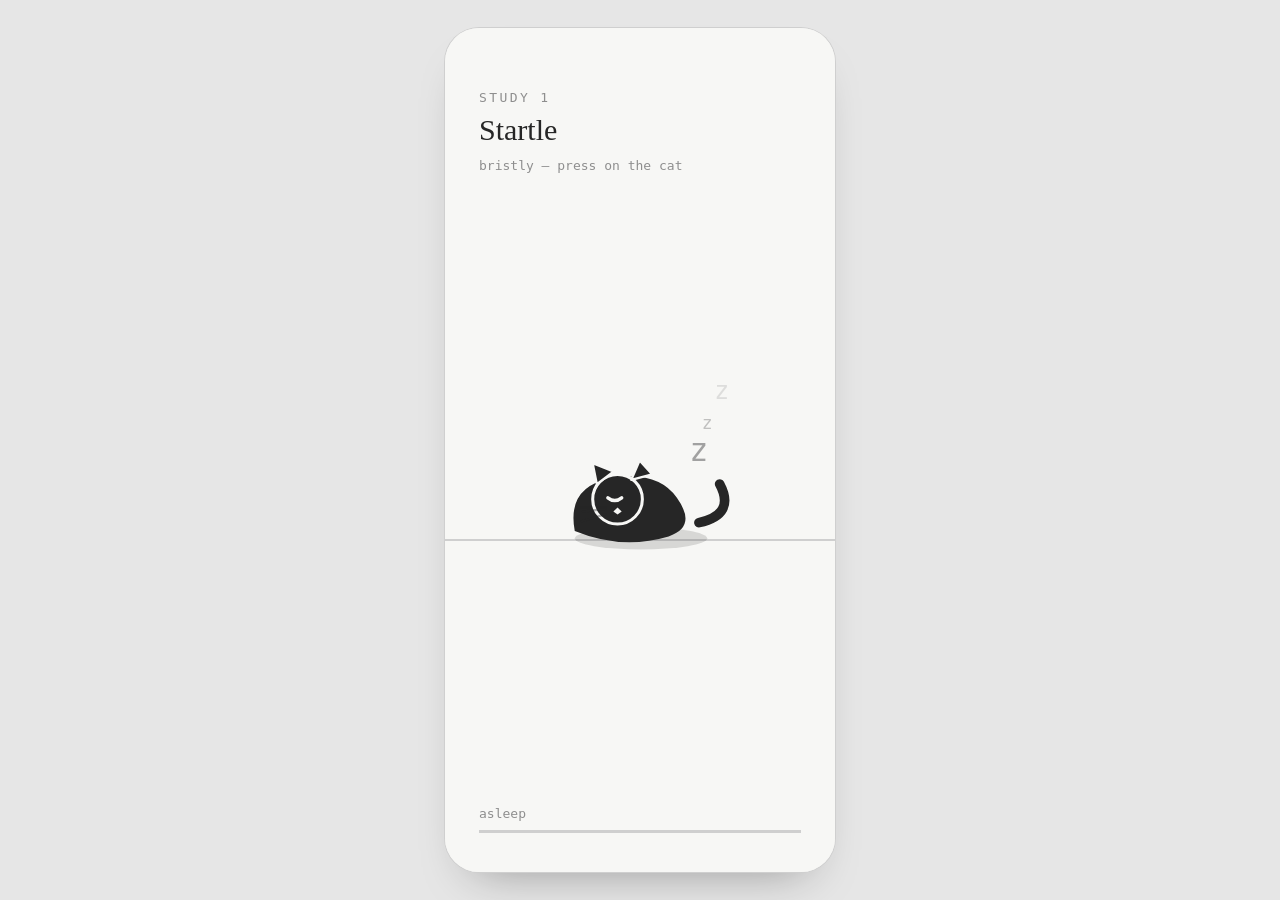
==== studies/01-startle/index.html @ 88842198 "Rebuild the final prototype as one continuous scene The old version moved through four sliding scree" ====
<!doctype html>
<html lang="en">
<head>
<meta charset="utf-8">
<meta name="viewport" content="width=device-width, initial-scale=1, viewport-fit=cover">
<title>Startle</title>
<style>
  :root{ --bg:#e6e6e6; --paper:#f7f7f5; --ink:#262626; --mid:#8e8e8e; --faint:#cfcfcf; }
  *{box-sizing:border-box} html,body{height:100%;margin:0}
  body{background:var(--bg);display:flex;align-items:center;justify-content:center;
       font:12px/1.5 ui-monospace,Menlo,Consolas,monospace;color:var(--ink);overflow:hidden}
  .phone{height:min(844px,calc(100% - 20px));aspect-ratio:390/844;max-width:100%;
         background:var(--paper);border-radius:34px;overflow:hidden;
         box-shadow:0 0 0 1px var(--faint),0 24px 50px -28px rgba(0,0,0,.4)}
  svg{display:block;width:100%;height:100%;touch-action:none;user-select:none;-webkit-user-select:none}
  @media(max-width:430px){ .phone{height:100%;border-radius:0;box-shadow:none} }
</style>
</head>
<body>
<div class="phone">
<svg id="stage" viewBox="0 0 390 844" aria-label="Touch the cat and its fur bristles">
  <rect width="390" height="844" fill="var(--paper)"/>
  <text x="34" y="74" font-size="13" letter-spacing="2.4" fill="var(--mid)">STUDY 1</text>
  <text x="34" y="112" font-size="30" font-family="Georgia,serif" fill="var(--ink)">Startle</text>
  <text x="34" y="142" font-size="13" fill="var(--mid)">bristly — press on the cat</text>

  <!-- ground -->
  <line x1="0" y1="512" x2="390" y2="512" stroke="var(--faint)" stroke-width="2"/>
  <g id="cat" transform="translate(196 480) scale(1.38) translate(-196 -480)"></g>
  <g id="zzz" fill="var(--mid)" font-size="16" transform="translate(196 480) scale(1.38) translate(-196 -480)"></g>

  <!-- state readout, no score, no target -->
  <text x="34" y="790" id="state" font-size="13" fill="var(--mid)">asleep</text>
  <rect x="34" y="802" width="322" height="3" fill="var(--faint)"/>
  <rect x="34" y="802" width="0" height="3" id="meter" fill="var(--ink)"/>
</svg>
</div>
<script>
(() => {
const svg = document.getElementById('stage');
const $ = id => document.getElementById(id);
const clamp=(v,a,b)=>Math.max(a,Math.min(b,v));
const pt = e => { const p=svg.createSVGPoint(); p.x=e.clientX; p.y=e.clientY; return p.matrixTransform(svg.getScreenCTM().inverse()); };

const CX=196, CY=480;              // where the cat lies
const S={ t:0, puff:0, touching:false, flick:0 };

// spikes of fur standing up around the body outline
function bristle(x,y,k){
  if(k<=0.02) return '';
  let s='';
  for(let i=0;i<34;i++){
    const a = Math.PI*(1.16 + i/33*0.92);          // along the top half of the body
    const rx=54, ry=30;
    const px = x + Math.cos(a)*rx, py = y - 6 + Math.sin(a)*ry;
    const jitter = Math.sin(i*2.7 + S.t*18)*2.2*k;
    const len = (7 + Math.sin(i*1.9)*4.5) * k + jitter;
    const ex = px + Math.cos(a)*len, ey = py - 6 + Math.sin(a)*len;
    s += `<line x1="${px.toFixed(1)}" y1="${py.toFixed(1)}" x2="${ex.toFixed(1)}" y2="${ey.toFixed(1)}" stroke="var(--ink)" stroke-width="2.4" stroke-linecap="round"/>`;
  }
  return s;
}

function draw(){
  const k=S.puff;
  const breathe = Math.sin(S.t*(k>.4?3.4:1.1)) * (k>.4?1.4:2.8);
  const lift = -k*10;                              // body rises when startled
  const x=CX, y=CY+lift+breathe;
  const ears = k*3;                                // ears flatten back
  const tail = Math.sin(S.t*(6+k*9))*(6+k*22);

  const eye = k<.25
    ? `<path d="M${x-24} ${y-10} q5 4 10 0" fill="none" stroke="var(--paper)" stroke-width="2.5" stroke-linecap="round"/>`
    : `<circle cx="${x-19}" cy="${y-11}" r="${(2.2+k*2.4).toFixed(1)}" fill="var(--paper)"/>`;

  $('cat').innerHTML = `
  <ellipse cx="${x}" cy="${CY+22}" rx="${(48+k*8).toFixed(0)}" ry="8" fill="#000" opacity=".13"/>
  ${bristle(x,y,k)}
  <path d="M${x+42} ${y+8} q${(26+tail*.4).toFixed(1)} ${(-6-k*16).toFixed(1)} ${(14+tail*.5).toFixed(1)} ${(-28-k*10).toFixed(1)}"
        fill="none" stroke="var(--ink)" stroke-width="${(7+k*3).toFixed(1)}" stroke-linecap="round"/>
  <path d="M${x-48} ${y+14} q-6 -32 26 -38 q34 -6 48 14 q15 21 -6 28 q-34 10 -68 -4 Z" fill="var(--ink)"/>
  <circle cx="${x-17}" cy="${y-9}" r="18" fill="var(--ink)" stroke="var(--paper)" stroke-width="2.2"/>
  <path d="M${x-32} ${y-20} l${(-3+ears).toFixed(1)} ${(-15+ears*2.1).toFixed(1)} l15 6 Z" fill="var(--ink)" stroke="var(--paper)" stroke-width="1.6" stroke-linejoin="round"/>
  <path d="M${x-7} ${y-23} l${(6-ears).toFixed(1)} ${(-14+ears*2.1).toFixed(1)} l9 10 Z" fill="var(--ink)" stroke="var(--paper)" stroke-width="1.6" stroke-linejoin="round"/>
  ${eye}
  <path d="M${x-17} ${y-3} l-3 3 l3 2 l3 -2 Z" fill="var(--paper)"/>
  <g stroke="var(--ink)" stroke-width="1.6" stroke-linecap="round" opacity="${(0.35+k*0.65).toFixed(2)}">
    <path d="M${x-26} ${y-2} l${(-16-k*8).toFixed(1)} ${(2-k*7).toFixed(1)}"/>
    <path d="M${x-26} ${y+2} l${(-17-k*8).toFixed(1)} ${(5+k*4).toFixed(1)}"/>
  </g>`;

  // sleep marks only while settled
  if(k<.12){
    let z='';
    for(let i=0;i<3;i++){ const p=((S.t*.35+i*.33)%1);
      z+=`<text x="${(x+34+p*26).toFixed(0)}" y="${(y-34-p*66).toFixed(0)}" font-size="${13+i*5}" opacity="${((1-p)*.85*(1-k/.12)).toFixed(2)}">z</text>`; }
    $('zzz').innerHTML=z;
  } else $('zzz').innerHTML='';

  $('meter').setAttribute('width', (322*k).toFixed(1));
  $('state').textContent = k>.75 ? 'bristling' : k>.3 ? 'waking' : k>.08 ? 'settling' : 'asleep';
}

// --- input: press on the cat ---
const onCat = p => Math.hypot(p.x-CX,(p.y-CY)*1.4) < 104;
svg.addEventListener('pointerdown', e=>{ const p=pt(e); if(onCat(p)){ S.touching=true; svg.setPointerCapture(e.pointerId); } });
svg.addEventListener('pointermove', e=>{ if(S.touching){ const p=pt(e); if(!onCat(p)) S.touching=false; } });
addEventListener('pointerup', ()=>S.touching=false);
addEventListener('pointercancel', ()=>S.touching=false);

let last=performance.now();
function frame(now){
  const dt=Math.min(.05,(now-last)/1000); last=now; S.t+=dt;
  // startles fast, settles slowly — it always goes back to sleep
  S.puff = S.touching ? clamp(S.puff+dt*4.2,0,1) : clamp(S.puff-dt*0.85,0,1);
  draw(); requestAnimationFrame(frame);
}
requestAnimationFrame(frame);
window.CAT=()=>S;
})();
</script>
</body>
</html>
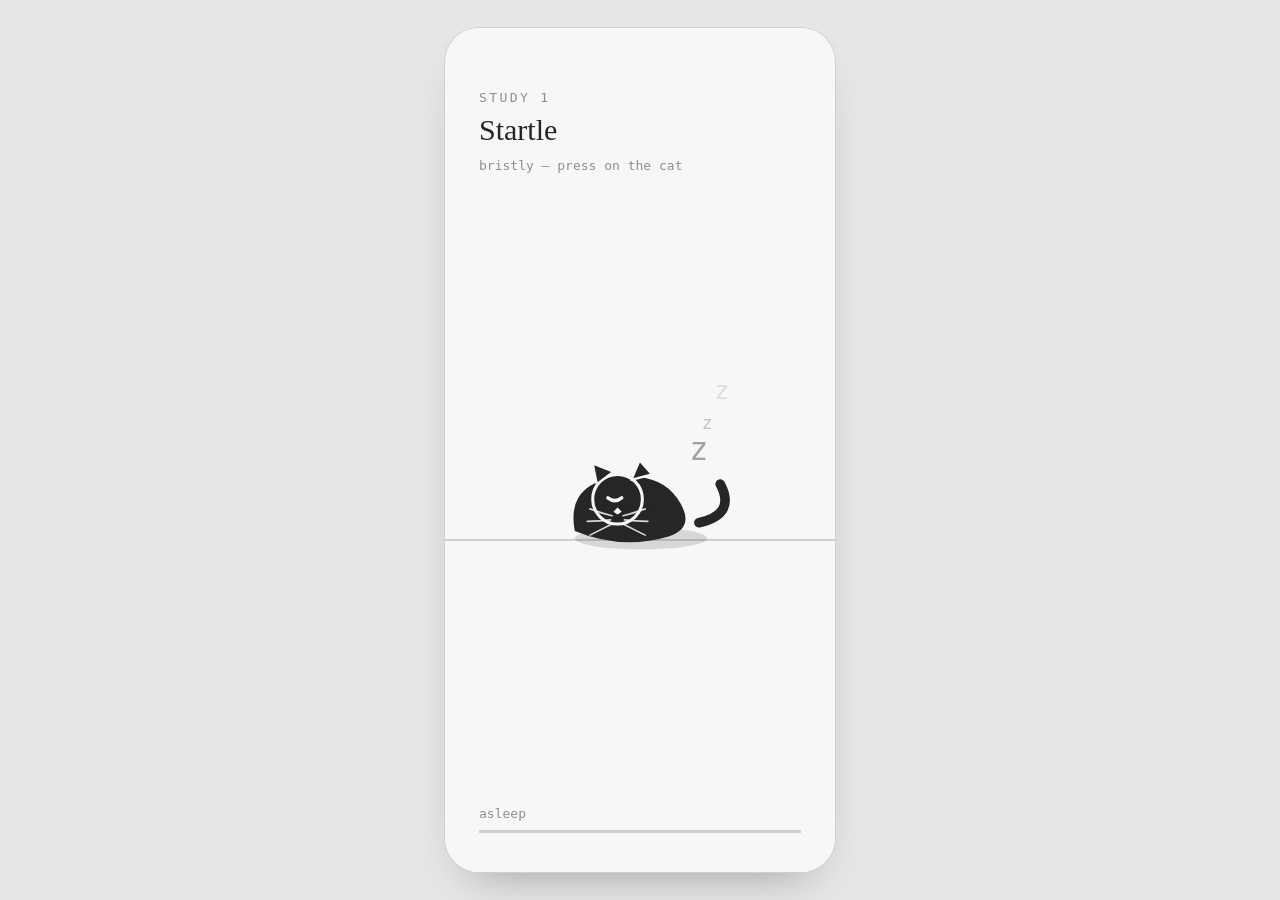
==== commit b6bc4264: "Give all three studies the same whiskers Startle had a single pair on one cheek and Anywhere had non" ====
--- a/studies/01-startle/index.html
+++ b/studies/01-startle/index.html
@@ -61,6 +61,13 @@
   return s;
 }
 
+function whisk(hx,hy){
+  const f = d => `<path d="M${hx+d*4} ${hy+6} q${d*8} -2 ${d*16} -5"/>
+                  <path d="M${hx+d*5} ${hy+9} q${d*8} 1 ${d*17} 1"/>
+                  <path d="M${hx+d*4} ${hy+12} q${d*8} 4 ${d*16} 8"/>`;
+  return `<g fill="none" stroke="var(--paper)" stroke-width="1.2" stroke-linecap="round" opacity=".85">${f(-1)}${f(1)}</g>`;
+}
+
 function draw(){
   const k=S.puff;
   const breathe = Math.sin(S.t*(k>.4?3.4:1.1)) * (k>.4?1.4:2.8);
@@ -84,10 +91,7 @@
   <path d="M${x-7} ${y-23} l${(6-ears).toFixed(1)} ${(-14+ears*2.1).toFixed(1)} l9 10 Z" fill="var(--ink)" stroke="var(--paper)" stroke-width="1.6" stroke-linejoin="round"/>
   ${eye}
   <path d="M${x-17} ${y-3} l-3 3 l3 2 l3 -2 Z" fill="var(--paper)"/>
-  <g stroke="var(--ink)" stroke-width="1.6" stroke-linecap="round" opacity="${(0.35+k*0.65).toFixed(2)}">
-    <path d="M${x-26} ${y-2} l${(-16-k*8).toFixed(1)} ${(2-k*7).toFixed(1)}"/>
-    <path d="M${x-26} ${y+2} l${(-17-k*8).toFixed(1)} ${(5+k*4).toFixed(1)}"/>
-  </g>`;
+  ${whisk(x-17, y-3)}`;
 
   // sleep marks only while settled
   if(k<.12){
